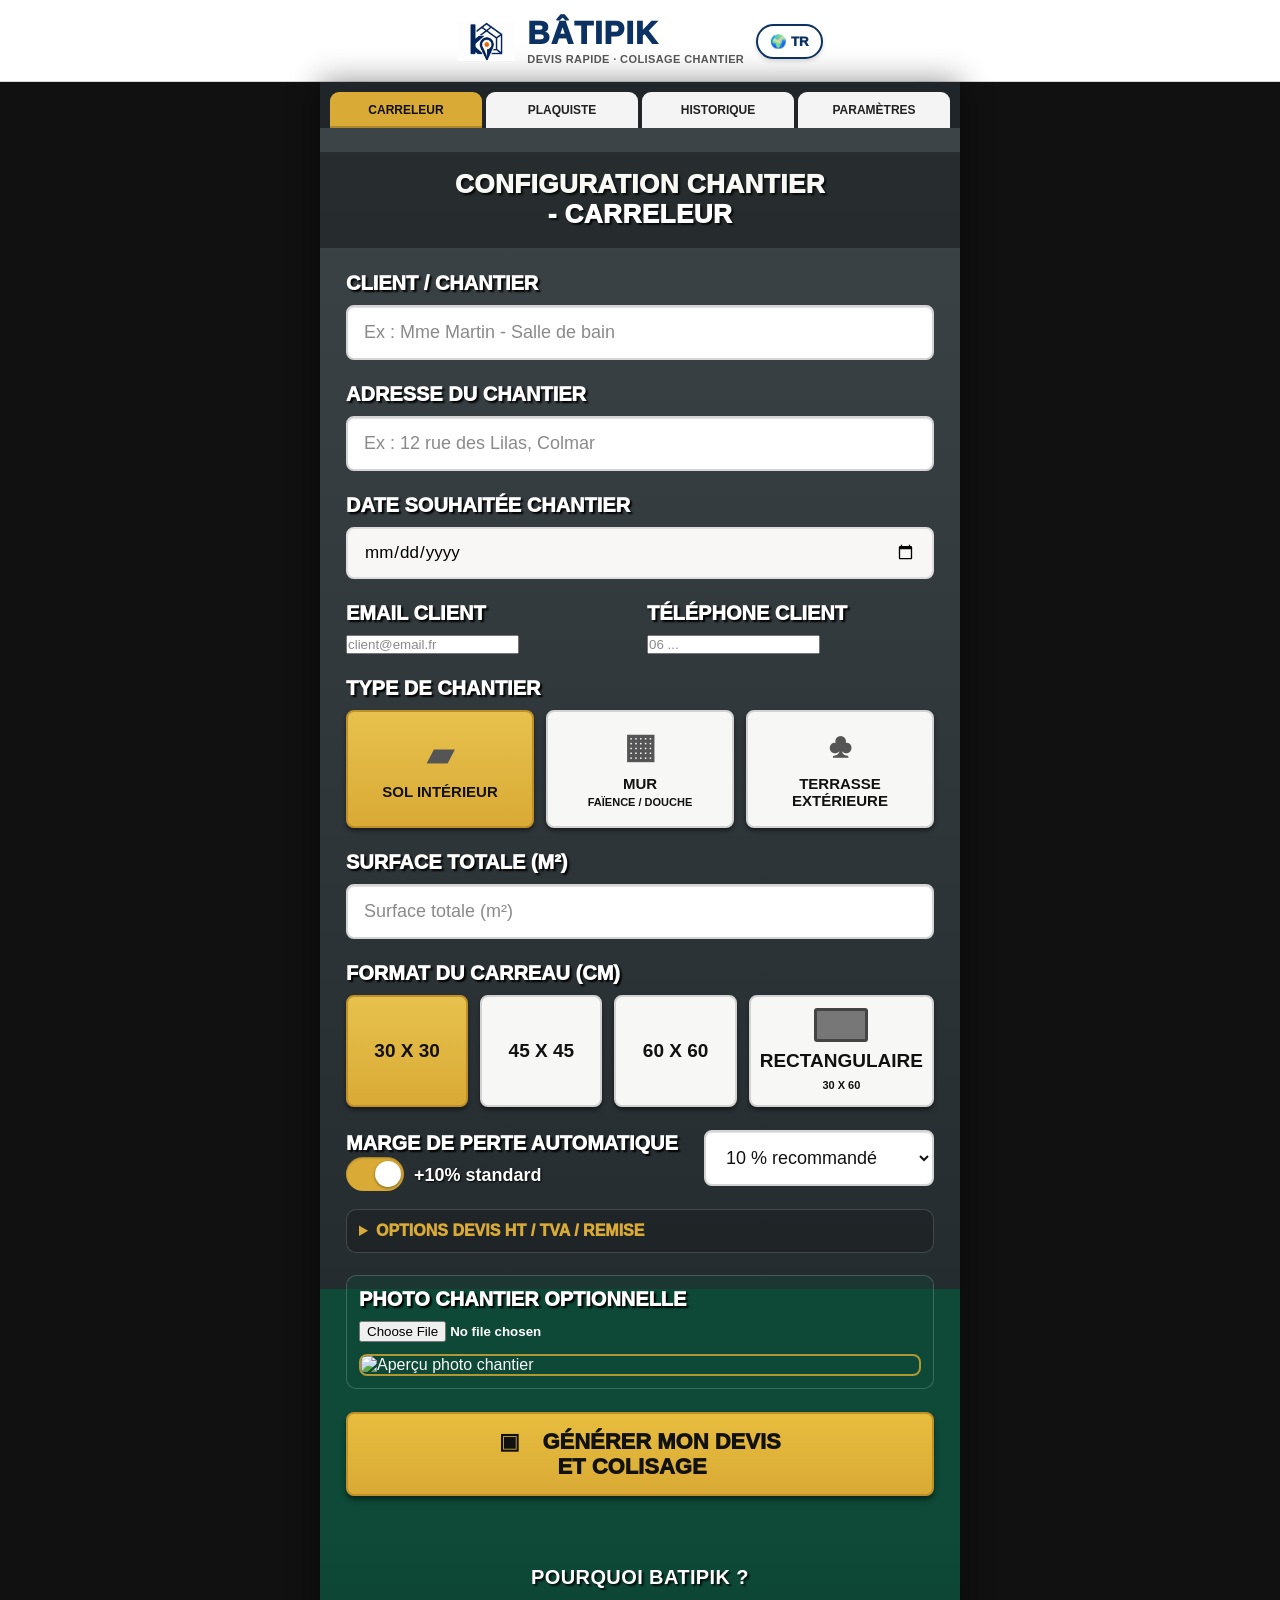
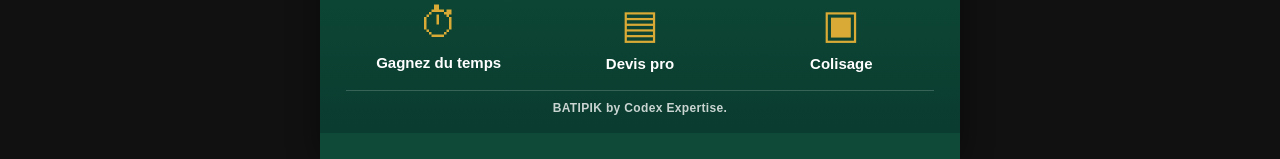
==== app.html @ 0f1830e3 "Add files via upload" ====
<!DOCTYPE html>
<html lang="fr">
<head>
  <meta charset="UTF-8">
  <meta name="viewport" content="width=device-width, initial-scale=1.0">
  <title>BATIPIK - Assistant Terrain</title>
  <link rel="stylesheet" href="style.css">
</head>
<body>
  <header class="app-header">
    <div class="brand-card">
      <img src="logo-batipik.png" alt="Logo BATIPIK" class="brand-logo-img">
      <div>
        <div class="logo">BÂTIPIK</div>
        <div class="tagline" data-i18n="tagline">Devis rapide · Colisage chantier</div>
      </div>
      <button type="button" id="lang-toggle" class="lang-toggle" onclick="toggleLang()" aria-label="Changer la langue">🌍 TR</button>
    </div>
  </header>

  <main>
    <section class="tabs" aria-label="Navigation principale">
      <button type="button" class="tab-btn active" onclick="switchTab(event, 'carreleur')">Carreleur</button>
      <button type="button" class="tab-btn" onclick="switchTab(event, 'plaquiste')">Plaquiste</button>
      <button type="button" class="tab-btn" onclick="switchTab(event, 'historique')">Historique</button>
      <button type="button" class="tab-btn" onclick="switchTab(event, 'parametres')">Paramètres</button>
    </section>

    <section id="pane-carreleur" class="pane active">
      <h1>Configuration chantier<br><span>- Carreleur</span></h1>
      <form id="form-carreleur" onsubmit="calculerCarreleur(event)">
        <div class="form-group compact-fields">
          <label for="client-carrelage" data-i18n="client_chantier">Client / chantier</label>
          <input type="text" id="client-carrelage" data-i18n-placeholder="ph_client_carrelage" placeholder="Ex : Mme Martin - Salle de bain">
        </div>
        <div class="form-group compact-fields">
          <label for="adresse-carrelage" data-i18n="adresse_chantier">Adresse du chantier</label>
          <input type="text" id="adresse-carrelage" data-i18n-placeholder="ph_adresse" placeholder="Ex : 12 rue des Lilas, Colmar">
        </div>
        <div class="form-group compact-fields">
          <label for="date-souhaitee-carrelage" data-i18n="date_souhaitee">Date souhaitée chantier</label>
          <input type="date" id="date-souhaitee-carrelage">
        </div>
        <div class="client-grid">
          <div class="form-group compact-fields">
            <label for="email-carrelage" data-i18n="email_client">Email client</label>
            <input type="email" id="email-carrelage" data-i18n-placeholder="ph_email_client" placeholder="client@email.fr">
          </div>
          <div class="form-group compact-fields">
            <label for="telephone-carrelage" data-i18n="telephone_client">Téléphone client</label>
            <input type="tel" id="telephone-carrelage" data-i18n-placeholder="ph_tel_client" placeholder="06 ...">
          </div>
        </div>

        <div class="form-group">
          <label data-i18n="type_chantier">Type de chantier</label>
          <div class="tile-grid grid-3">
            <label class="tile-radio"><input type="radio" name="type_sol" value="sol_int" checked><span class="tile-icon">▰</span><strong data-i18n="sol_interieur">Sol intérieur</strong></label>
            <label class="tile-radio"><input type="radio" name="type_sol" value="mur_int"><span class="tile-icon">▦</span><strong><span data-i18n="mur">Mur</span><br><small data-i18n="faience_douche">faïence / douche</small></strong></label>
            <label class="tile-radio"><input type="radio" name="type_sol" value="sol_ext"><span class="tile-icon">♣</span><strong data-i18n="terrasse_exterieure">Terrasse extérieure</strong></label>
          </div>
        </div>

        <div class="form-group">
          <label for="surf-carrelage" data-i18n="surface_totale">Surface totale (m²)</label>
          <input type="number" id="surf-carrelage" required min="1" step="0.1" data-i18n-placeholder="surface_totale" placeholder="Surface totale (m²)">
        </div>

        <div class="form-group">
          <label data-i18n="format_carreau">Format du carreau (cm)</label>
          <div class="tile-grid grid-4">
            <label class="tile-radio mini"><input type="radio" name="format_carreau" value="30x30" checked><strong>30 x 30</strong></label>
            <label class="tile-radio mini"><input type="radio" name="format_carreau" value="45x45"><strong>45 x 45</strong></label>
            <label class="tile-radio mini"><input type="radio" name="format_carreau" value="60x60"><strong>60 x 60</strong></label>
            <label class="tile-radio mini"><input type="radio" name="format_carreau" value="rect"><span class="rect-icon"></span><strong><span data-i18n="rectangulaire">Rectangulaire</span><br><small>30 x 60</small></strong></label>
          </div>
        </div>

        <div class="form-group split-line">
          <div>
            <label for="marge-carrelage" data-i18n="marge_perte_auto">Marge de perte automatique</label>
            <span class="switch-look" data-i18n="standard_10">+10% standard</span>
          </div>
          <select id="marge-carrelage">
            <option value="1.10">10 % recommandé</option>
            <option value="1.15">15 % découpes / diagonale</option>
          </select>
        </div>

        <details class="finance-box">
          <summary data-i18n="options_devis">Options devis HT / TVA / remise</summary>
          <div class="form-group"><label for="px-carrelage" data-i18n="prix_pose_global">Prix de vente posé (€ HT / m²)</label><input type="number" id="px-carrelage" min="0" step="0.01"></div>
          <div class="detail-toggle"><label><input type="checkbox" id="mode-detail-carrelage" onchange="togglePrixDetail('carrelage')"> <span data-i18n="mode_detail_prix">Détailler le prix pour le client</span></label></div>
          <div id="detail-prix-carrelage" class="detail-price-box" hidden>
            <div class="form-group"><label for="prix-materiau-carrelage" data-i18n="prix_carrelage_fourni">Carrelage fourni (€ HT / m²)</label><input type="number" id="prix-materiau-carrelage" min="0" step="0.01" value="25"></div>
            <div class="form-group"><label for="prix-pose-carrelage" data-i18n="prix_pose_seule">Pose (€ HT / m²)</label><input type="number" id="prix-pose-carrelage" min="0" step="0.01" value="40"></div>
            <div class="form-group"><label for="prix-conso-carrelage" data-i18n="prix_consommables">Consommables colle / joints (€ HT / m²)</label><input type="number" id="prix-conso-carrelage" min="0" step="0.01" value="10"></div>
          </div>
          <div class="form-group"><label for="tva-carrelage">Taux de TVA applicable</label><select id="tva-carrelage"><option value="0">0 % - Auto-entrepreneur</option><option value="0.10">10 % - Rénovation logement > 2 ans</option><option value="0.20">20 % - Travaux neufs</option></select></div>
          <div class="form-group"><label for="remise-carrelage">Remise commerciale (%)</label><input type="number" id="remise-carrelage" value="0" min="0" max="100" step="0.1"></div>
          <div class="form-group prestations-complementaires-box">
            <label>Prestations complémentaires</label>
            <p class="mini-help">Coche une prestation, puis saisis le montant HT. Aucun prix n’est prédéfini.</p>
            <div class="prestations-suggestions">
              <label><input type="checkbox" value="Préparation chantier" onchange="togglePrestationComplementaire('carrelage', this)"> Préparation chantier</label>
              <label><input type="checkbox" value="Dépose ancien carrelage" onchange="togglePrestationComplementaire('carrelage', this)"> Dépose ancien carrelage</label>
              <label><input type="checkbox" value="Ragréage" onchange="togglePrestationComplementaire('carrelage', this)"> Ragréage</label>
              <label><input type="checkbox" value="Étanchéité SPEC" onchange="togglePrestationComplementaire('carrelage', this)"> Étanchéité SPEC</label>
              <label><input type="checkbox" value="Fourniture plinthes" onchange="togglePrestationComplementaire('carrelage', this)"> Fourniture plinthes</label>
              <label><input type="checkbox" value="Pose plinthes" onchange="togglePrestationComplementaire('carrelage', this)"> Pose plinthes</label>
              <label><input type="checkbox" value="Évacuation gravats" onchange="togglePrestationComplementaire('carrelage', this)"> Évacuation gravats</label>
              <label><input type="checkbox" value="Nettoyage fin de chantier" onchange="togglePrestationComplementaire('carrelage', this)"> Nettoyage fin de chantier</label>
              <label><input type="checkbox" value="Déplacement" onchange="togglePrestationComplementaire('carrelage', this)"> Déplacement</label>
              <label><input type="checkbox" value="Autre prestation" data-custom="1" onchange="togglePrestationComplementaire('carrelage', this)"> Autre prestation</label>
            </div>
            <div id="prestations-montants-carrelage" class="prestations-montants"></div>
          </div>
          <div class="form-group manual-line"><label data-i18n="ligne_manuelle">Ligne manuelle optionnelle</label><input type="text" id="label-sup-carrelage" data-i18n-placeholder="ph_ligne_carrelage" placeholder="Ex : Forfait ragréage ou dépose"><input type="number" id="montant-sup-carrelage" data-i18n-placeholder="ph_montant" placeholder="Montant en € HT" min="0" step="0.01"></div>
        </details>

        <div class="form-group photo-box">
          <label for="photo-carrelage" data-i18n="photo_chantier">Photo chantier optionnelle</label>
          <input type="file" id="photo-carrelage" accept="image/*" onchange="previewPhoto('carrelage')">
          <img id="preview-carrelage" class="photo-preview" alt="Aperçu photo chantier" hidden>
          <button type="button" id="remove-photo-carrelage" class="btn-photo-remove" onclick="removePhoto('carrelage')" hidden data-i18n="supprimer_photo">Supprimer la photo</button>
        </div>

        <button type="submit" class="btn-block"><span>▣</span> <span data-i18n="generer_devis_colisage">Générer mon devis<br>et colisage</span></button>
      </form>
      <section class="why-box"><h2>Pourquoi BATIPIK ?</h2><div class="why-grid"><span>⏱<small>Gagnez du temps</small></span><span>▤<small>Devis pro</small></span><span>▣<small>Colisage</small></span></div><div class="codex-footer-line">BATIPIK by Codex Expertise.</div></section>
    </section>

    <section id="pane-plaquiste" class="pane">
      <h1>Configuration chantier<br><span>- Plaquiste</span></h1>
      <form id="form-plaquiste" onsubmit="calculerPlaquiste(event)">
        <div class="form-group compact-fields"><label for="client-placo" data-i18n="client_chantier">Client / chantier</label><input type="text" id="client-placo" data-i18n-placeholder="ph_client_placo" placeholder="Ex : M. Durand - Cloison bureau"></div>
        <div class="form-group compact-fields"><label for="adresse-placo" data-i18n="adresse_chantier">Adresse du chantier</label><input type="text" id="adresse-placo" data-i18n-placeholder="ph_adresse" placeholder="Ex : 12 rue des Lilas, Colmar"></div>
        <div class="form-group compact-fields"><label for="date-souhaitee-placo" data-i18n="date_souhaitee">Date souhaitée chantier</label><input type="date" id="date-souhaitee-placo"></div>
        <div class="client-grid"><div class="form-group compact-fields"><label for="email-placo" data-i18n="email_client">Email client</label><input type="email" id="email-placo" data-i18n-placeholder="ph_email_client" placeholder="client@email.fr"></div><div class="form-group compact-fields"><label for="telephone-placo" data-i18n="telephone_client">Téléphone client</label><input type="tel" id="telephone-placo" data-i18n-placeholder="ph_tel_client" placeholder="06 ..."></div></div>
        <div class="form-group"><label>Type de structure</label><div class="tile-grid grid-3"><label class="tile-radio"><input type="radio" name="type_placo" value="std" checked><span class="tile-icon">▤</span><strong>BA13 standard</strong></label><label class="tile-radio"><input type="radio" name="type_placo" value="hydro"><span class="tile-icon">≈</span><strong>Hydrofuge<br><small>salle d'eau</small></strong></label><label class="tile-radio"><input type="radio" name="type_placo" value="phoni"><span class="tile-icon">◉</span><strong>Phonique renforcée</strong></label></div></div>
        <div class="form-group"><label for="surf-placo">Surface totale de cloison (m²)</label><input type="number" id="surf-placo" required min="1" step="0.1" placeholder="Surface totale (m²)"></div>
        <div class="form-group split-line"><div><label for="marge-placo">Marge de perte matériaux</label><span class="switch-look">+8% standard</span></div><select id="marge-placo"><option value="1.08">8 % standard</option><option value="1.12">12 % nombreuses découpes</option></select></div>
        <details class="finance-box"><summary data-i18n="options_devis">Options devis HT / TVA / remise</summary><div class="form-group"><label for="px-placo" data-i18n="prix_pose_global">Prix de vente posé (€ HT / m²)</label><input type="number" id="px-placo" min="0" step="0.01"></div>
          <div class="detail-toggle"><label><input type="checkbox" id="mode-detail-placo" onchange="togglePrixDetail('placo')"> <span data-i18n="mode_detail_prix">Détailler le prix pour le client</span></label></div>
          <div id="detail-prix-placo" class="detail-price-box" hidden><div class="form-group"><label for="prix-materiau-placo" data-i18n="prix_materiaux_placo">Matériaux plaques / ossature (€ HT / m²)</label><input type="number" id="prix-materiau-placo" min="0" step="0.01" value="22"></div><div class="form-group"><label for="prix-pose-placo" data-i18n="prix_pose_seule">Pose (€ HT / m²)</label><input type="number" id="prix-pose-placo" min="0" step="0.01" value="28"></div><div class="form-group"><label for="prix-conso-placo" data-i18n="prix_consommables_placo">Consommables vis / enduit (€ HT / m²)</label><input type="number" id="prix-conso-placo" min="0" step="0.01" value="5"></div></div>
          <div class="form-group"><label for="tva-placo">Taux de TVA applicable</label><select id="tva-placo"><option value="0.10">10 % - Rénovation</option><option value="0.20">20 % - Neuf</option></select></div><div class="form-group"><label for="remise-placo">Remise commerciale (%)</label><input type="number" id="remise-placo" value="0" min="0" max="100" step="0.1"></div><div class="form-group prestations-complementaires-box">
            <label>Prestations complémentaires</label>
            <p class="mini-help">Coche une prestation, puis saisis le montant HT. Aucun prix n’est prédéfini.</p>
            <div class="prestations-suggestions">
              <label><input type="checkbox" value="Préparation chantier" onchange="togglePrestationComplementaire('placo', this)"> Préparation chantier</label>
              <label><input type="checkbox" value="Dépose ancien carrelage" onchange="togglePrestationComplementaire('placo', this)"> Dépose ancien carrelage</label>
              <label><input type="checkbox" value="Ragréage" onchange="togglePrestationComplementaire('placo', this)"> Ragréage</label>
              <label><input type="checkbox" value="Étanchéité SPEC" onchange="togglePrestationComplementaire('placo', this)"> Étanchéité SPEC</label>
              <label><input type="checkbox" value="Fourniture plinthes" onchange="togglePrestationComplementaire('placo', this)"> Fourniture plinthes</label>
              <label><input type="checkbox" value="Pose plinthes" onchange="togglePrestationComplementaire('placo', this)"> Pose plinthes</label>
              <label><input type="checkbox" value="Évacuation gravats" onchange="togglePrestationComplementaire('placo', this)"> Évacuation gravats</label>
              <label><input type="checkbox" value="Nettoyage fin de chantier" onchange="togglePrestationComplementaire('placo', this)"> Nettoyage fin de chantier</label>
              <label><input type="checkbox" value="Déplacement" onchange="togglePrestationComplementaire('placo', this)"> Déplacement</label>
              <label><input type="checkbox" value="Autre prestation" data-custom="1" onchange="togglePrestationComplementaire('placo', this)"> Autre prestation</label>
            </div>
            <div id="prestations-montants-placo" class="prestations-montants"></div>
          </div>
          <div class="form-group manual-line"><label data-i18n="ligne_manuelle">Ligne manuelle optionnelle</label><input type="text" id="label-sup-placo" data-i18n-placeholder="ph_ligne_placo" placeholder="Ex : Forfait isolation laine de verre"><input type="number" id="montant-sup-placo" data-i18n-placeholder="ph_montant" placeholder="Montant en € HT" min="0" step="0.01"></div></details>
        <div class="form-group photo-box"><label for="photo-placo" data-i18n="photo_chantier">Photo chantier optionnelle</label><input type="file" id="photo-placo" accept="image/*" onchange="previewPhoto('placo')"><img id="preview-placo" class="photo-preview" alt="Aperçu photo chantier" hidden><button type="button" id="remove-photo-placo" class="btn-photo-remove" onclick="removePhoto('placo')" hidden data-i18n="supprimer_photo">Supprimer la photo</button></div>
        <button type="submit" class="btn-block"><span>▣</span> <span data-i18n="generer_devis_colisage">Générer mon devis<br>et colisage</span></button>
      </form>
      <section class="why-box"><h2>Pourquoi BATIPIK ?</h2><div class="why-grid"><span>⏱<small>Gagnez du temps</small></span><span>▤<small>Devis pro</small></span><span>▣<small>Colisage</small></span></div><div class="codex-footer-line">BATIPIK by Codex Expertise.</div></section>
    </section>

    <section id="pane-historique" class="pane">
      <h1>Historique<br><span>- Chantiers locaux</span></h1>
      <div class="action-row"><button type="button" class="btn-secondary" onclick="exporterCSV()">Exporter CSV Excel</button><button type="button" class="btn-secondary ghost" onclick="viderHistorique()">Vider</button></div>
      <div id="historique-liste">Aucun chantier en mémoire pour l’instant.</div>
    </section>

    <section id="pane-parametres" class="pane">
      <h1>Paramètres<br><span>- Artisan & tarifs</span></h1>
      <form onsubmit="sauverParametres(event)">
        <h2>Identité artisan / devis PDF</h2>
        <div class="form-group"><label for="artisan-nom">🏢 Nom entreprise</label><input type="text" id="artisan-nom" placeholder="Ex : DEMIR CARRELAGE"></div>
        <div class="form-group"><label for="artisan-contact">📞 Téléphone / Email</label><input type="text" id="artisan-contact" placeholder="Ex : 06 xx xx xx xx / contact@demir.fr"></div>
        <div class="form-group"><label for="artisan-siret">📍 Adresse / SIRET</label><input type="text" id="artisan-siret" placeholder="Ex : 12 rue des Lilas, 68000 Colmar - SIRET ..."></div>
        <div class="form-group logo-settings-box">
          <label for="artisan-logo">🖼️ Logo entreprise</label>
          <input type="file" id="artisan-logo" accept="image/png,image/jpeg,image/jpg" hidden onchange="choisirLogoArtisan(event)">
          <button type="button" class="btn-logo-choice" onclick="document.getElementById('artisan-logo').click()">Choisir un logo</button>
          <p id="artisan-logo-empty" class="logo-help">PNG, JPG ou JPEG — stocké localement sur cet appareil.</p>
          <img id="artisan-logo-preview" class="artisan-logo-preview" alt="Logo entreprise" hidden>
          <button type="button" id="artisan-logo-remove" class="btn-photo-remove" onclick="supprimerLogoArtisan()" hidden>Supprimer le logo</button>
        </div>

        <h2>Numérotation des devis</h2>
        <section class="quote-number-box" aria-label="Numérotation des devis">
          <p class="settings-note compact-note">Adapte BATIPIK à ta propre numérotation. Le numéro s’incrémente automatiquement après chaque devis généré.</p>
          <div class="quote-number-grid">
            <div class="form-group">
              <label for="devis-prefixe">Texte avant le numéro</label>
              <input type="text" id="devis-prefixe" placeholder="Ex : 06/26- ou DEV-2026-">
            </div>
            <div class="form-group">
              <label for="devis-prochain-numero">Prochain numéro</label>
              <input type="number" id="devis-prochain-numero" min="1" step="1" placeholder="Ex : 245">
            </div>
            <div class="form-group">
              <label for="devis-nb-chiffres">Nombre de chiffres</label>
              <input type="number" id="devis-nb-chiffres" min="1" max="8" step="1" placeholder="Ex : 4">
            </div>
            <div class="form-group">
              <label for="devis-suffixe">Texte après le numéro</label>
              <input type="text" id="devis-suffixe" placeholder="Ex : -06/26">
            </div>
          </div>
          <div class="quote-preview">
            <span>Aperçu prochain devis</span>
            <strong id="apercu-numero-devis">2026-0001</strong>
          </div>
          <p class="settings-note compact-note">Exemples possibles : <strong>06/26-0001</strong>, <strong>DEV-2026-0022</strong>, <strong>0245-06/26</strong>.</p>
        </section>

        <h2>Bibliothèque de prix</h2>
        <div class="settings-price-sections">
          <section class="settings-price-card settings-price-card-carreleur" aria-label="Tarifs carreleur">
            <div class="settings-card-header">
              <span class="settings-card-icon">▣</span>
              <div>
                <h3>Carreleur</h3>
                <p>Prix posé et détail matériaux / pose</p>
              </div>
            </div>
            <div class="form-group settings-main-price">
              <label for="prix-carrelage-defaut">Prix posé par défaut (€ HT / m²)</label>
              <input type="number" id="prix-carrelage-defaut" min="0" step="0.01">
            </div>
            <div class="settings-subtitle compact">Prix détaillé par défaut</div>
            <div class="settings-grid">
              <div class="form-group"><label for="prix-carrelage-materiau-defaut">Carrelage fourni (€ HT / m²)</label><input type="number" id="prix-carrelage-materiau-defaut" min="0" step="0.01"></div>
              <div class="form-group"><label for="prix-carrelage-pose-defaut">Pose carrelage (€ HT / m²)</label><input type="number" id="prix-carrelage-pose-defaut" min="0" step="0.01"></div>
              <div class="form-group"><label for="prix-carrelage-conso-defaut">Consommables colle / joints (€ HT / m²)</label><input type="number" id="prix-carrelage-conso-defaut" min="0" step="0.01"></div>
            </div>
          </section>

          <section class="settings-price-card settings-price-card-plaquiste" aria-label="Tarifs plaquiste">
            <div class="settings-card-header">
              <span class="settings-card-icon">▥</span>
              <div>
                <h3>Plaquiste</h3>
                <p>Prix posé et détail matériaux / pose</p>
              </div>
            </div>
            <div class="form-group settings-main-price">
              <label for="prix-placo-defaut">Prix posé par défaut (€ HT / m²)</label>
              <input type="number" id="prix-placo-defaut" min="0" step="0.01">
            </div>
            <div class="settings-subtitle compact">Prix détaillé par défaut</div>
            <div class="settings-grid">
              <div class="form-group"><label for="prix-placo-materiau-defaut">Matériaux plaques / ossature (€ HT / m²)</label><input type="number" id="prix-placo-materiau-defaut" min="0" step="0.01"></div>
              <div class="form-group"><label for="prix-placo-pose-defaut">Pose plaquiste (€ HT / m²)</label><input type="number" id="prix-placo-pose-defaut" min="0" step="0.01"></div>
              <div class="form-group"><label for="prix-placo-conso-defaut">Consommables vis / enduit (€ HT / m²)</label><input type="number" id="prix-placo-conso-defaut" min="0" step="0.01"></div>
            </div>
          </section>
        </div>
        <p class="settings-note">Le détail matériaux / pose reste une option activable chantier par chantier. Le devis client reste toujours généré en français, même si l’interface est en turc.</p>
        <button type="submit" class="btn-block" data-i18n="enregistrer_parametres">Enregistrer les paramètres</button>
      </form>
    </section>

    <div id="result-modal" class="modal" role="dialog" aria-modal="true" aria-label="Résultat du devis">
      <div class="modal-content">
        <button type="button" class="close-modal" onclick="closeModal()" aria-label="Fermer">&times;</button>
        <div id="modal-body-content"></div>
      </div>
    </div>
  </main>
  <script src="app.js"></script>

</body>
</html>
---- style.css ----
:root {
  --blue: #0b3263;
  --dark: #2e3437;
  --dark-2: #202529;
  --green: #0e4a37;
  --green-2: #0a3c2f;
  --gold: #d9aa35;
  --gold-2: #bf9028;
  --white: #f8f8f4;
  --text: #111;
  --muted: #636363;
}
* { box-sizing: border-box; margin: 0; padding: 0; font-family: 'Segoe UI', Arial, sans-serif; }
body { min-height: 100vh; background: #111; color: var(--white); }
.app-header { background: #fff; padding: 18px 14px 16px; border-bottom: 1px solid #d7d7d7; }
.brand-card { max-width: 640px; margin: 0 auto; display: flex; justify-content: center; align-items: center; gap: 12px; color: var(--blue); }
.brand-logo-img { width: 58px; height: auto; display: block; object-fit: contain; }
.logo { font-size: 31px; line-height: 1; font-weight: 950; letter-spacing: 1px; color: var(--blue); }
.tagline { margin-top: 4px; font-size: 11px; color: #555; font-weight: 700; text-transform: uppercase; letter-spacing: .4px; }
main { max-width: 640px; margin: 0 auto; background: linear-gradient(180deg, #3d4549 0%, #252c2f 72%, var(--green) 72%); min-height: calc(100vh - 78px); padding-bottom: 26px; box-shadow: 0 0 30px rgba(0,0,0,.45); }
.tabs { display: flex; gap: 4px; padding: 10px 10px 0; background: var(--dark-2); }
.tab-btn { flex: 1; border: 0; border-radius: 9px 9px 0 0; padding: 11px 5px; font-weight: 900; font-size: 12px; background: #f4f4f4; color: #222; cursor: pointer; text-transform: uppercase; }
.tab-btn.active { background: var(--gold); color: #101010; box-shadow: inset 0 -2px 0 rgba(0,0,0,.2); }
.pane { display: none; padding: 24px 26px 0; }
.pane.active { display: block; }
h1 { margin: 0 -26px 24px; padding: 18px 16px; background: rgba(0,0,0,.34); text-align: center; text-transform: uppercase; font-size: 26px; line-height: 1.15; font-weight: 950; letter-spacing: .5px; text-shadow: 2px 2px 2px rgba(0,0,0,.8); }
h1 span { color: #fff; }
h2 { margin: 18px 0 12px; color: #fff; font-size: 20px; text-transform: uppercase; text-shadow: 2px 2px 2px rgba(0,0,0,.8); letter-spacing: .4px; }
.form-group { margin-bottom: 23px; }
.form-group > label, .split-line label { display: block; margin-bottom: 10px; color: #fff; font-size: 20px; font-weight: 950; text-transform: uppercase; text-shadow: 2px 2px 2px #000; }
input[type='number'], input[type='text'], select { width: 100%; border: 2px solid #d4d4d4; border-radius: 8px; background: #fff; color: #111; padding: 15px 16px; font-size: 18px; box-shadow: inset 0 1px 1px rgba(0,0,0,.12); }
input::placeholder { color: #8a8a8a; }
input:focus, select:focus { outline: 3px solid rgba(217,170,53,.35); border-color: var(--gold); }
.tile-grid { display: grid; gap: 12px; }
.grid-3 { grid-template-columns: repeat(3, 1fr); }
.grid-4 { grid-template-columns: repeat(4, 1fr); }
.tile-radio { min-height: 118px; background: #f7f7f5; color: #111; border: 2px solid #d2d2d2; border-radius: 8px; display: flex; flex-direction: column; justify-content: center; align-items: center; text-align: center; padding: 9px; font-size: 15px; font-weight: 950; text-transform: uppercase; cursor: pointer; box-shadow: 0 3px 4px rgba(0,0,0,.45); }
.tile-radio.mini { min-height: 112px; font-size: 19px; }
.tile-radio input { position: absolute; opacity: 0; pointer-events: none; }
.tile-radio:has(input:checked) { background: linear-gradient(180deg, #e7c14d, var(--gold)); border-color: var(--gold-2); }
.tile-icon { display: block; color: #555; font-size: 34px; line-height: 1; margin-bottom: 12px; }
.tile-radio small { font-size: 11px; line-height: 1.05; }
.rect-icon { display: block; width: 54px; height: 34px; border: 3px solid #444; background: #777; margin-bottom: 8px; border-radius: 3px; }
.split-line { display: grid; grid-template-columns: 1fr minmax(160px, 230px); gap: 14px; align-items: end; }
.switch-look { position: relative; display: inline-block; padding-left: 68px; color: #fff; font-size: 18px; font-weight: 700; text-shadow: 1px 1px 2px #000; }
.switch-look::before { content: ''; position: absolute; left: 0; top: -8px; width: 58px; height: 34px; border-radius: 999px; background: var(--gold); box-shadow: inset 0 1px 2px rgba(0,0,0,.3); }
.switch-look::after { content: ''; position: absolute; left: 29px; top: -4px; width: 26px; height: 26px; border-radius: 999px; background: #fff; box-shadow: 0 1px 3px rgba(0,0,0,.45); }
.finance-box { margin: 10px 0 22px; border: 1px solid rgba(255,255,255,.16); border-radius: 10px; background: rgba(0,0,0,.18); padding: 12px; }
.finance-box summary { cursor: pointer; color: var(--gold); font-weight: 950; text-transform: uppercase; }
.finance-box .form-group { margin-top: 14px; margin-bottom: 14px; }
.finance-box label { font-size: 13px; text-shadow: none; color: #f1f1f1; }
.manual-line { background: rgba(14,74,55,.45); padding: 12px; border-radius: 8px; }
.manual-line input + input { margin-top: 8px; }
.btn-block { width: 100%; min-height: 80px; background: linear-gradient(180deg, #e7bd3e, var(--gold)); color: #111; border: 2px solid var(--gold-2); border-radius: 8px; padding: 15px; font-size: 22px; line-height: 1.15; font-weight: 950; text-transform: uppercase; cursor: pointer; box-shadow: 0 4px 5px rgba(0,0,0,.45); }
.btn-block span { margin-right: 16px; }
.btn-secondary { background: #fff; color: #111; border: 1px solid #ccc; border-radius: 8px; padding: 12px 14px; font-weight: 900; cursor: pointer; }
.btn-secondary.ghost { background: transparent; color: #fff; border-color: rgba(255,255,255,.4); }
.btn-mini { margin-top: 10px; background: var(--gold); border: 0; border-radius: 6px; padding: 8px 10px; font-weight: 900; cursor: pointer; }
.action-row { display: grid; grid-template-columns: 1fr 110px; gap: 10px; margin-bottom: 14px; }
.why-box { margin: 40px -26px 0; padding: 30px 26px 18px; background: linear-gradient(180deg, var(--green), var(--green-2)); text-align: center; }
.why-box h2 { margin-top: 0; }
.why-grid { display: grid; grid-template-columns: repeat(3, 1fr); gap: 16px; color: var(--gold); font-size: 40px; }
.why-grid small { display: block; margin-top: 8px; color: #fff; font-size: 15px; font-weight: 700; text-shadow: none; }
.modal { display: none; position: fixed; z-index: 100; inset: 0; overflow-y: auto; background: rgba(0,0,0,.82); padding: 22px 0; }
.modal-content { width: min(92%, 560px); margin: auto; background: #30383b; border: 2px solid var(--gold); border-radius: 12px; padding: 22px; position: relative; box-shadow: 0 12px 35px rgba(0,0,0,.6); }
.close-modal { position: absolute; top: 8px; right: 13px; background: none; border: 0; color: #fff; font-size: 32px; cursor: pointer; }
.modal-subtitle { color: #ddd; margin-bottom: 12px; }
.warning-note { color: var(--gold); font-weight: 700; margin-bottom: 8px; }
.res-section { background: rgba(0,0,0,.28); border-radius: 9px; padding: 14px; margin-top: 14px; }
.res-section h3 { color: var(--gold); text-transform: uppercase; margin-bottom: 10px; }
.res-line { display: flex; justify-content: space-between; gap: 12px; padding: 8px 0; border-bottom: 1px dashed rgba(255,255,255,.25); }
.res-line span:last-child, .res-line strong { text-align: right; white-space: nowrap; }
.total-ht { font-weight: 900; border-top: 1px solid rgba(255,255,255,.25); margin-top: 7px; }
.total-devis { display: flex; justify-content: space-between; gap: 12px; margin-top: 10px; padding-top: 12px; border-top: 3px solid var(--gold); color: var(--gold); font-size: 22px; font-weight: 950; text-transform: uppercase; }
.modal-actions { display: grid; gap: 10px; margin-top: 15px; }
.hist-card { background: rgba(255,255,255,.95); color: #111; border-left: 6px solid var(--gold); border-radius: 8px; padding: 13px; margin-bottom: 12px; box-shadow: 0 3px 6px rgba(0,0,0,.25); }
.hist-header { display: flex; justify-content: space-between; gap: 10px; color: var(--blue); font-weight: 950; margin-bottom: 6px; }
.hist-details { color: #333; line-height: 1.45; font-size: 14px; }
@media (max-width: 560px) {
  .logo { font-size: 28px; }
  main { max-width: 100%; }
  .pane { padding: 20px 16px 0; }
  h1 { margin-left: -16px; margin-right: -16px; font-size: 23px; }
  .grid-3 { grid-template-columns: repeat(3, 1fr); }
  .grid-4 { grid-template-columns: repeat(4, 1fr); gap: 8px; }
  .tile-radio { min-height: 106px; font-size: 12px; padding: 7px 4px; }
  .tile-radio.mini { min-height: 98px; font-size: 17px; }
  .tile-icon { font-size: 28px; }
  .form-group > label, .split-line label { font-size: 19px; }
  .split-line { grid-template-columns: 1fr; }
  .btn-block { font-size: 19px; }
  .why-box { margin-left: -16px; margin-right: -16px; }
  .tabs { overflow-x: auto; }
  .tab-btn { min-width: 88px; font-size: 11px; }
  .res-line, .total-devis { align-items: flex-start; flex-direction: column; }
  .res-line span:last-child, .res-line strong { text-align: left; white-space: normal; }
}
@media print { body { background: #fff; } .tabs, .btn-block, .btn-secondary, .close-modal { display: none !important; } }

.hist-actions {
  display: flex;
  gap: 8px;
  flex-wrap: wrap;
  margin-top: 10px;
}
.btn-mini.ghost {
  background: #e9e9e2;
  color: #173d2f;
}

.lang-toggle {
  border: 2px solid var(--blue);
  background: #fff;
  color: var(--blue);
  border-radius: 999px;
  padding: 8px 12px;
  font-weight: 950;
  cursor: pointer;
  box-shadow: 0 2px 4px rgba(0,0,0,.15);
}
.detail-toggle {
  margin: 10px 0 12px;
  padding: 12px;
  border-radius: 8px;
  background: rgba(217,170,53,.15);
  color: #fff;
  font-weight: 900;
}
.detail-toggle input { transform: scale(1.2); margin-right: 8px; }
.detail-price-box {
  padding: 12px;
  border: 1px dashed rgba(217,170,53,.65);
  border-radius: 10px;
  background: rgba(0,0,0,.18);
  margin-bottom: 12px;
}
.photo-box {
  background: rgba(14,74,55,.36);
  border: 1px solid rgba(255,255,255,.18);
  border-radius: 10px;
  padding: 12px;
}
.photo-box input[type='file'] {
  width: 100%;
  color: #fff;
  font-weight: 700;
}
.btn-photo-remove {
  margin-top: 10px;
  width: 100%;
  border: 1px solid rgba(255,255,255,.22);
  background: rgba(0,0,0,.26);
  color: #fff;
  border-radius: 8px;
  padding: 10px 12px;
  font-weight: 900;
  cursor: pointer;
}
.btn-photo-remove:hover {
  border-color: rgba(217,170,53,.85);
  color: #e4bd52;
}
.photo-preview, .modal-photo {
  display: block;
  width: 100%;
  max-height: 240px;
  object-fit: cover;
  border-radius: 8px;
  margin-top: 12px;
  border: 2px solid rgba(217,170,53,.8);
}
.settings-note {
  margin: 10px 0 18px;
  color: #f1f1f1;
  line-height: 1.45;
  background: rgba(0,0,0,.18);
  padding: 12px;
  border-radius: 8px;
}
@media (max-width: 560px) {
  .brand-card { justify-content: space-between; }
  .lang-toggle { padding: 7px 10px; font-size: 12px; }
}


.settings-subtitle {
  margin: 22px 0 10px;
  color: #d7a93d;
  font-weight: 900;
  text-transform: uppercase;
  letter-spacing: .4px;
  text-shadow: 2px 2px 0 #000;
}
.settings-grid {
  display: grid;
  grid-template-columns: 1fr;
  gap: 10px;
}
@media (min-width: 760px) {
  .settings-grid { grid-template-columns: repeat(3, 1fr); }
}

/* Ajustement V3.3 — alignement propre des champs de prix détaillés dans Paramètres */
.settings-grid {
  align-items: stretch;
  column-gap: 14px;
  row-gap: 16px;
}

.settings-grid .form-group {
  display: flex;
  flex-direction: column;
  height: 100%;
  margin-bottom: 0;
}

.settings-grid .form-group label {
  min-height: 82px;
  display: flex;
  align-items: flex-start;
  line-height: 1.25;
}

.settings-grid .form-group input {
  margin-top: auto;
  width: 100%;
}

@media (max-width: 759px) {
  .settings-grid .form-group label {
    min-height: auto;
  }
  .settings-grid .form-group {
    margin-bottom: 12px;
  }
}

/* V3.4 — champs client email/téléphone alignés */
.client-grid {
  display: grid;
  grid-template-columns: 1fr;
  gap: 0;
}
@media (min-width: 700px) {
  .client-grid {
    grid-template-columns: 1fr 1fr;
    gap: 14px;
    align-items: end;
  }
  .client-grid .form-group {
    margin-bottom: 23px;
  }
}

.logo-settings-box {
  background: rgba(0,0,0,.18);
  border: 1px solid rgba(255,255,255,.16);
  border-radius: 10px;
  padding: 14px;
}
.btn-logo-choice {
  width: 100%;
  border: 2px solid var(--gold-2);
  background: linear-gradient(180deg, #fff, #ececec);
  color: #111;
  border-radius: 8px;
  padding: 13px 14px;
  font-size: 18px;
  font-weight: 950;
  text-transform: uppercase;
  cursor: pointer;
}
.logo-help {
  margin-top: 10px;
  color: #f1f1f1;
  font-size: 14px;
  line-height: 1.35;
}
.artisan-logo-preview {
  display: block;
  max-width: 210px;
  max-height: 120px;
  object-fit: contain;
  margin: 14px auto 0;
  padding: 10px;
  background: #fff;
  border: 2px solid rgba(217,170,53,.85);
  border-radius: 10px;
}

/* V3.8 — séparation visuelle claire Carreleur / Plaquiste dans Paramètres */
.settings-price-sections {
  display: grid;
  grid-template-columns: 1fr;
  gap: 18px;
  margin-top: 10px;
}

.settings-price-card {
  border: 1px solid rgba(223, 177, 91, 0.45);
  border-radius: 14px;
  padding: 16px;
  background: rgba(18, 24, 20, 0.72);
  box-shadow: 0 10px 22px rgba(0,0,0,0.25);
}

.settings-price-card-carreleur {
  border-left: 6px solid #dfb15b;
}

.settings-price-card-plaquiste {
  border-left: 6px solid #1f5138;
  background: rgba(31, 81, 56, 0.42);
}

.settings-card-header {
  display: flex;
  align-items: center;
  gap: 12px;
  margin-bottom: 14px;
  padding-bottom: 10px;
  border-bottom: 1px solid rgba(255,255,255,0.12);
}

.settings-card-icon {
  width: 44px;
  height: 44px;
  min-width: 44px;
  border-radius: 10px;
  display: grid;
  place-items: center;
  background: linear-gradient(180deg, #e6c35c, #cfa33a);
  color: #151515;
  font-weight: 900;
  font-size: 24px;
  box-shadow: 0 4px 0 rgba(0,0,0,0.30);
}

.settings-card-header h3 {
  margin: 0;
  color: #fff;
  font-size: 23px;
  line-height: 1;
  text-transform: uppercase;
  text-shadow: 2px 2px 0 #000;
}

.settings-card-header p {
  margin: 4px 0 0;
  color: rgba(255,255,255,0.78);
  font-size: 14px;
  line-height: 1.3;
}

.settings-main-price {
  margin-bottom: 16px;
}

.settings-main-price label {
  color: #fff;
  text-transform: uppercase;
  text-shadow: 2px 2px 0 #000;
}

.settings-subtitle.compact {
  margin: 8px 0 12px;
  padding-top: 2px;
}

.settings-price-card .settings-grid .form-group label {
  min-height: 74px;
}

@media (max-width: 759px) {
  .settings-price-card {
    padding: 14px;
  }
  .settings-card-header h3 {
    font-size: 20px;
  }
  .settings-price-card .settings-grid .form-group label {
    min-height: auto;
  }
}


/* V3.10 — signature intégrée dans la bande verte, sans hauteur hors app */
.codex-footer-line {
  margin-top: 18px;
  padding-top: 10px;
  border-top: 1px solid rgba(255,255,255,.18);
  color: rgba(255,255,255,.78);
  font-size: 12px;
  font-weight: 700;
  letter-spacing: .35px;
  text-align: center;
}

@media (max-width: 560px) {
  .brand-logo-img { width: 52px; }
  .codex-footer-line { font-size: 11px; margin-top: 14px; }
}

.hist-status-row { display: flex; align-items: center; justify-content: space-between; gap: 10px; margin: 8px 0; flex-wrap: wrap; }
.status-badge { display: inline-flex; align-items: center; border-radius: 999px; padding: 5px 10px; font-size: 12px; font-weight: 900; color: #111; }
.status-envoye { background: #d9edf7; color: #0d3565; }
.status-attente { background: #f4d35e; color: #1f1f1f; }
.status-accepte { background: #c8e6c9; color: #173d2f; }
.status-termine { background: #d6d6d6; color: #333; }
.status-select { width: auto; min-width: 170px; padding: 7px 10px; font-size: 13px; border-radius: 8px; border: 1px solid #bbb; background: #fff; color: #111; }
input[type="date"] { width: 100%; padding: 13px 16px; border-radius: 8px; border: 2px solid #ddd; background: #f8f7f6; font-size: 17px; }


.prestations-complementaires-box {
  background: rgba(217, 170, 53, 0.08);
  border: 1px solid rgba(217, 170, 53, 0.25);
  border-radius: 10px;
  padding: 14px;
}
.mini-help {
  color: #d9d1c3;
  font-size: 10pt;
  margin: -2px 0 10px;
  line-height: 1.35;
}
.prestations-suggestions {
  display: grid;
  grid-template-columns: 1fr 1fr;
  gap: 8px;
  margin-bottom: 12px;
}
.prestations-suggestions label {
  display: flex;
  align-items: center;
  gap: 8px;
  background: rgba(255,255,255,0.06);
  border: 1px solid rgba(255,255,255,0.12);
  border-radius: 8px;
  padding: 10px;
  font-size: 10pt;
  cursor: pointer;
}
.prestations-suggestions input {
  width: 17px;
  height: 17px;
  accent-color: var(--gold);
}
.prestations-montants {
  display: grid;
  gap: 8px;
}
.prestation-row {
  display: grid;
  grid-template-columns: minmax(0, 1fr) 190px;
  gap: 10px;
  align-items: center;
  background: rgba(14, 74, 55, 0.42);
  border: 1px solid rgba(217, 170, 53, 0.22);
  border-radius: 8px;
  padding: 10px;
}
.prestation-label-zone strong {
  display: block;
  color: #fff;
  font-size: 10.5pt;
}
.prestation-custom-label,
.prestation-montant {
  width: 100%;
}
.prestation-amount-zone {
  display: grid;
  grid-template-columns: 1fr 38px;
  gap: 8px;
  align-items: center;
}
.prestation-remove {
  height: 38px;
  border: 0;
  border-radius: 7px;
  background: #7a2f27;
  color: #fff;
  font-size: 18pt;
  font-weight: 900;
  line-height: 1;
  cursor: pointer;
}
@media (max-width: 640px) {
  .prestations-suggestions { grid-template-columns: 1fr; }
  .prestation-row { grid-template-columns: 1fr; }
  .prestation-amount-zone { grid-template-columns: 1fr 42px; }
}


/* Numérotation personnalisée des devis */
.quote-number-box {
  background: rgba(19, 58, 43, 0.42);
  border: 1px solid rgba(223, 177, 91, 0.28);
  border-radius: 18px;
  padding: 16px;
  margin: 12px 0 22px;
}

.quote-number-grid {
  display: grid;
  grid-template-columns: repeat(2, minmax(0, 1fr));
  gap: 12px;
  align-items: end;
}

.quote-preview {
  display: flex;
  justify-content: space-between;
  align-items: center;
  gap: 12px;
  margin-top: 10px;
  padding: 12px 14px;
  border-radius: 14px;
  background: rgba(6, 22, 44, 0.65);
  border: 1px dashed rgba(223, 177, 91, 0.45);
}

.quote-preview span {
  color: #cbd5e0;
  font-size: 0.9rem;
}

.quote-preview strong {
  color: #dfb15b;
  font-size: 1.05rem;
  letter-spacing: 0.03em;
  text-align: right;
}

.compact-note {
  margin: 6px 0 12px;
}

@media (max-width: 640px) {
  .quote-number-grid {
    grid-template-columns: 1fr;
  }

  .quote-preview {
    align-items: flex-start;
    flex-direction: column;
  }
}
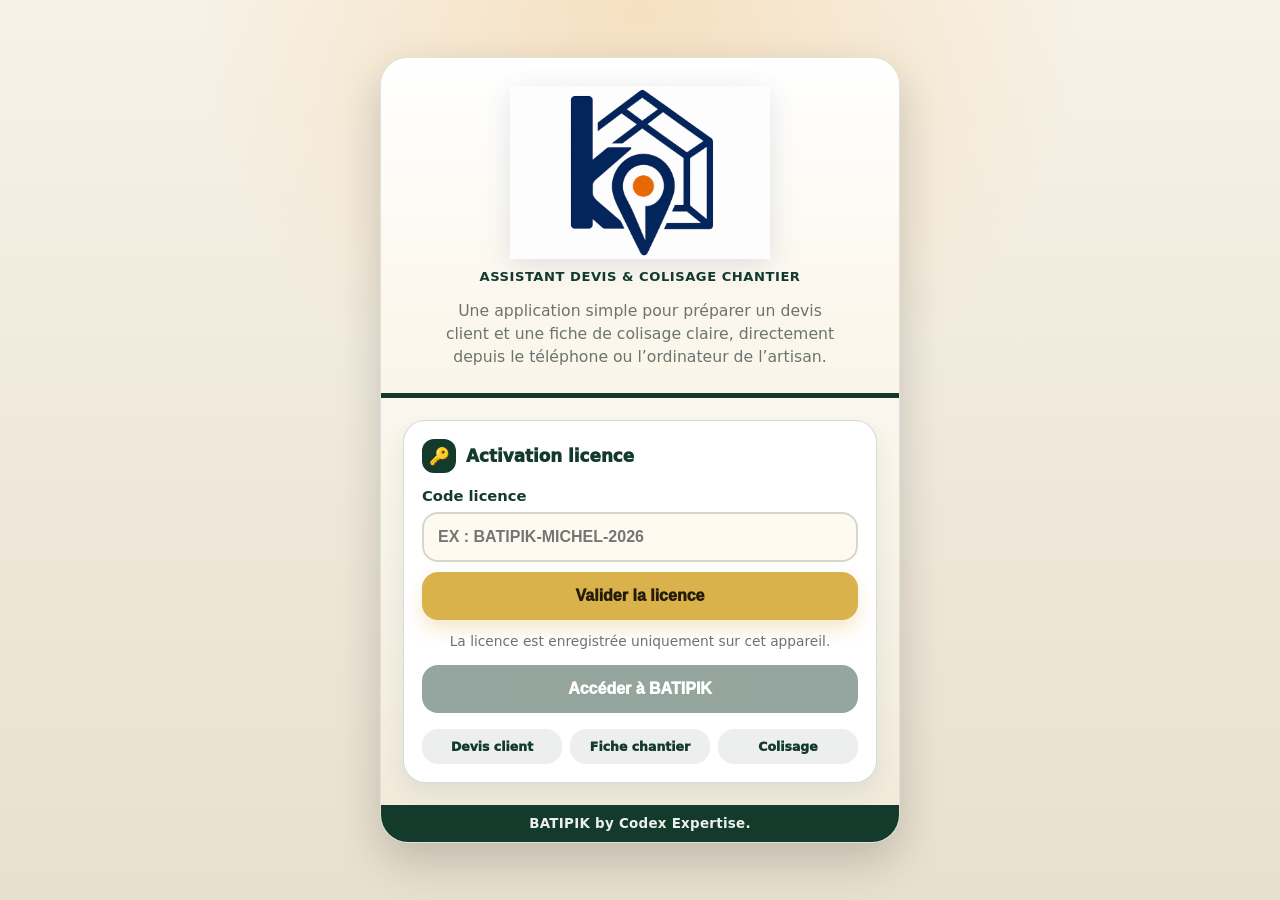
==== commit a10af227: "Update app.html" ====
--- a/app.html
+++ b/app.html
@@ -14,7 +14,10 @@
         <div class="logo">BÂTIPIK</div>
         <div class="tagline" data-i18n="tagline">Devis rapide · Colisage chantier</div>
       </div>
-      <button type="button" id="lang-toggle" class="lang-toggle" onclick="toggleLang()" aria-label="Changer la langue">🌍 TR</button>
+      <div class="header-actions">
+  <button type="button" id="lang-toggle" class="lang-toggle" onclick="toggleLang()" aria-label="Changer la langue">🌍 TR</button>
+  <button type="button" class="exit-btn" onclick="quitterBatipik()">Quitter BATIPIK</button>
+</div>
     </div>
   </header>
 
@@ -143,7 +146,7 @@
         <details class="finance-box"><summary data-i18n="options_devis">Options devis HT / TVA / remise</summary><div class="form-group"><label for="px-placo" data-i18n="prix_pose_global">Prix de vente posé (€ HT / m²)</label><input type="number" id="px-placo" min="0" step="0.01"></div>
           <div class="detail-toggle"><label><input type="checkbox" id="mode-detail-placo" onchange="togglePrixDetail('placo')"> <span data-i18n="mode_detail_prix">Détailler le prix pour le client</span></label></div>
           <div id="detail-prix-placo" class="detail-price-box" hidden><div class="form-group"><label for="prix-materiau-placo" data-i18n="prix_materiaux_placo">Matériaux plaques / ossature (€ HT / m²)</label><input type="number" id="prix-materiau-placo" min="0" step="0.01" value="22"></div><div class="form-group"><label for="prix-pose-placo" data-i18n="prix_pose_seule">Pose (€ HT / m²)</label><input type="number" id="prix-pose-placo" min="0" step="0.01" value="28"></div><div class="form-group"><label for="prix-conso-placo" data-i18n="prix_consommables_placo">Consommables vis / enduit (€ HT / m²)</label><input type="number" id="prix-conso-placo" min="0" step="0.01" value="5"></div></div>
-          <div class="form-group"><label for="tva-placo">Taux de TVA applicable</label><select id="tva-placo"><option value="0.10">10 % - Rénovation</option><option value="0.20">20 % - Neuf</option></select></div><div class="form-group"><label for="remise-placo">Remise commerciale (%)</label><input type="number" id="remise-placo" value="0" min="0" max="100" step="0.1"></div><div class="form-group prestations-complementaires-box">
+          <div class="form-group"><label for="tva-placo">Taux de TVA applicable</label><select id="tva-placo"><option value="0">0 % - Auto-entrepreneur</option><option value="0.10">10 % - Rénovation logement > 2 ans</option><option value="0.20">20 % - Travaux neufs</option></select></div><div class="form-group"><label for="remise-placo">Remise commerciale (%)</label><input type="number" id="remise-placo" value="0" min="0" max="100" step="0.1"></div><div class="form-group prestations-complementaires-box">
             <label>Prestations complémentaires</label>
             <p class="mini-help">Coche une prestation, puis saisis le montant HT. Aucun prix n’est prédéfini.</p>
             <div class="prestations-suggestions">
@@ -189,9 +192,43 @@
           <button type="button" id="artisan-logo-remove" class="btn-photo-remove" onclick="supprimerLogoArtisan()" hidden>Supprimer le logo</button>
         </div>
 
+
+
+        <h2>Mentions devis professionnel</h2>
+        <section class="legal-settings-box" aria-label="Mentions légales du devis">
+          <p class="settings-note compact-note">Ces informations apparaissent sur le devis client. Elles restent sous la responsabilité de l’artisan.</p>
+          <div class="settings-grid legal-grid">
+            <div class="form-group"><label for="artisan-statut">Statut juridique</label><select id="artisan-statut">
+              <option value="">Sélectionner...</option>
+              <option value="Entrepreneur Individuel / Micro-entreprise">Entrepreneur Individuel / Micro-entreprise</option>
+              <option value="SARL / EURL">SARL / EURL</option>
+              <option value="SAS / SASU">SAS / SASU</option>
+            </select></div>
+            <div class="form-group"><label for="artisan-registre">RCS / RM + ville</label><input type="text" id="artisan-registre" placeholder="Ex : RM Colmar ou RCS Mulhouse"></div>
+            <div class="form-group"><label for="artisan-tva-intra">N° TVA intracommunautaire</label><input type="text" id="artisan-tva-intra" placeholder="Ex : FR... (si assujetti)"></div>
+          </div>
+          <div class="settings-grid legal-grid">
+            <div class="form-group"><label for="artisan-decennale-assureur">Assurance décennale — assureur</label><input type="text" id="artisan-decennale-assureur" placeholder="Ex : MAAF, AXA, SMABTP..."></div>
+            <div class="form-group"><label for="artisan-decennale-police">N° police décennale</label><input type="text" id="artisan-decennale-police" placeholder="Ex : Police n° ..."></div>
+            <div class="form-group"><label for="artisan-decennale-zone">Zone géographique couverte</label><input type="text" id="artisan-decennale-zone" placeholder="Ex : France métropolitaine"></div>
+          </div>
+          <div class="settings-grid legal-grid two-cols">
+            <div class="form-group"><label for="devis-acompte">Acompte à la signature (%)</label><input type="number" id="devis-acompte" min="0" max="100" step="1" placeholder="Ex : 30"></div>
+            <div class="form-group"><label for="devis-modalites-paiement">Modalités de paiement</label><input type="text" id="devis-modalites-paiement" placeholder="Ex : Virement bancaire / chèque"></div>
+          </div>
+          <div class="settings-grid legal-grid one-col">
+            <div class="form-group"><label for="devis-duree-travaux">Durée estimée des travaux</label><input type="text" id="devis-duree-travaux" placeholder="Ex : 3 jours ouvrés"></div>
+          </div>
+          <div class="settings-grid legal-grid two-cols">
+            <div class="form-group"><label for="artisan-iban">IBAN (optionnel)</label><input type="text" id="artisan-iban" placeholder="FR76 ..."></div>
+            <div class="form-group"><label for="artisan-bic">BIC (optionnel)</label><input type="text" id="artisan-bic" placeholder="Ex : AGRIFRPP..."></div>
+          </div>
+          <p class="settings-note compact-note">La mention RGPD utilise automatiquement le téléphone / email indiqué dans l’identité artisan.</p>
+        </section>
+
         <h2>Numérotation des devis</h2>
         <section class="quote-number-box" aria-label="Numérotation des devis">
-          <p class="settings-note compact-note">Adapte BATIPIK à ta propre numérotation. Le numéro s’incrémente automatiquement après chaque devis généré.</p>
+          <p class="settings-note compact-note">Adapte BATIPIK à ta propre numérotation. Le numéro s’incrémente automatiquement à la création d’un nouveau devis. Si tu corriges le même chantier, BATIPIK conserve le même numéro.</p>
           <div class="quote-number-grid">
             <div class="form-group">
               <label for="devis-prefixe">Texte avant le numéro</label>
--- a/style.css
+++ b/style.css
@@ -546,3 +546,86 @@
     flex-direction: column;
   }
 }
+
+/* BATIPIK V3.21 - Paramètres devis professionnel */
+.legal-settings-box {
+  background: rgba(19, 58, 43, 0.16);
+  border: 1px solid rgba(217, 178, 76, 0.35);
+  border-radius: 14px;
+  padding: 16px;
+  margin: 12px 0 22px;
+}
+.legal-settings-box .settings-grid {
+  margin-top: 8px;
+}
+.legal-settings-box .form-group input {
+  width: 100%;
+}
+@media (max-width: 760px) {
+  .legal-settings-box .settings-grid {
+    grid-template-columns: 1fr;
+  }
+}
+
+@media (min-width: 760px) {
+  .settings-grid.two-cols { grid-template-columns: repeat(2, 1fr); }
+}
+
+/* V3.23 — Paramètres devis professionnel plus compacts */
+.legal-settings-box {
+  padding: 14px;
+}
+
+.legal-settings-box .settings-grid {
+  row-gap: 10px;
+  column-gap: 14px;
+  margin-top: 6px;
+  margin-bottom: 10px;
+}
+
+.legal-settings-box .form-group {
+  margin-bottom: 8px;
+}
+
+.legal-settings-box .form-group label,
+.legal-settings-box .settings-grid .form-group label {
+  min-height: auto;
+  margin-bottom: 6px;
+  font-size: 18px;
+  line-height: 1.15;
+  align-items: flex-start;
+}
+
+.legal-settings-box input[type='number'],
+.legal-settings-box input[type='text'] {
+  padding: 13px 14px;
+}
+
+.legal-settings-box .settings-note {
+  margin-top: 8px;
+  margin-bottom: 12px;
+}
+
+.legal-grid.one-col {
+  grid-template-columns: 1fr;
+}
+
+@media (min-width: 760px) {
+  .legal-settings-box .settings-grid.legal-grid {
+    grid-template-columns: repeat(3, 1fr);
+  }
+  .legal-settings-box .settings-grid.legal-grid.two-cols {
+    grid-template-columns: repeat(2, 1fr);
+  }
+  .legal-settings-box .settings-grid.legal-grid.one-col {
+    grid-template-columns: 1fr;
+  }
+}
+
+@media (max-width: 759px) {
+  .legal-settings-box .form-group label,
+  .legal-settings-box .settings-grid .form-group label {
+    font-size: 17px;
+  }
+}
+
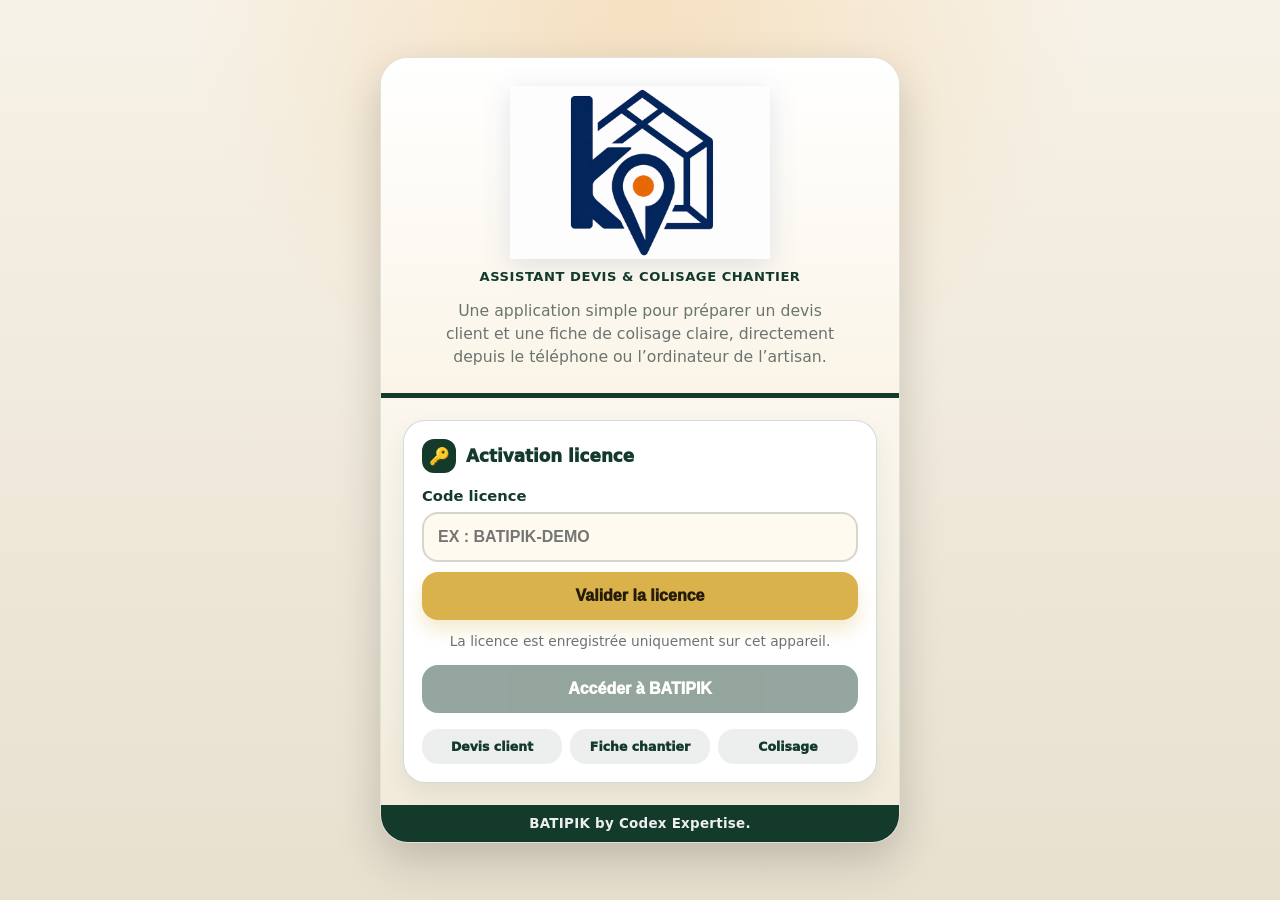
==== commit 4c4e7f9a: "Add files via upload" ====
--- a/app.html
+++ b/app.html
@@ -4,6 +4,16 @@
   <meta charset="UTF-8">
   <meta name="viewport" content="width=device-width, initial-scale=1.0">
   <title>BATIPIK - Assistant Terrain</title>
+
+  <meta name="theme-color" content="#0a2d66">
+  <meta name="apple-mobile-web-app-capable" content="yes">
+  <meta name="mobile-web-app-capable" content="yes">
+  <meta name="apple-mobile-web-app-status-bar-style" content="black-translucent">
+  <meta name="apple-mobile-web-app-title" content="BATIPIK">
+
+  <link rel="icon" type="image/png" href="./logo-batipik.png">
+  <link rel="apple-touch-icon" href="./logo-batipik.png">
+
   <link rel="stylesheet" href="style.css">
 </head>
 <body>
@@ -25,6 +35,7 @@
     <section class="tabs" aria-label="Navigation principale">
       <button type="button" class="tab-btn active" onclick="switchTab(event, 'carreleur')">Carreleur</button>
       <button type="button" class="tab-btn" onclick="switchTab(event, 'plaquiste')">Plaquiste</button>
+      <button type="button" class="tab-btn" onclick="switchTab(event, 'sallebain')">Salle de bain</button>
       <button type="button" class="tab-btn" onclick="switchTab(event, 'historique')">Historique</button>
       <button type="button" class="tab-btn" onclick="switchTab(event, 'parametres')">Paramètres</button>
     </section>
@@ -118,7 +129,7 @@
             </div>
             <div id="prestations-montants-carrelage" class="prestations-montants"></div>
           </div>
-          <div class="form-group manual-line"><label data-i18n="ligne_manuelle">Ligne manuelle optionnelle</label><input type="text" id="label-sup-carrelage" data-i18n-placeholder="ph_ligne_carrelage" placeholder="Ex : Forfait ragréage ou dépose"><input type="number" id="montant-sup-carrelage" data-i18n-placeholder="ph_montant" placeholder="Montant en € HT" min="0" step="0.01"></div>
+          <div class="form-group manual-line"><label data-i18n="ligne_manuelle">Lignes manuelles optionnelles</label><p class="mini-help">Ajoute autant de lignes libres que nécessaire. Elles seront reprises dans le devis.</p><div id="manual-lines-carrelage" class="manual-lines"></div><button type="button" class="btn-mini" onclick="addManualLine('carrelage')">+ Ajouter une ligne</button></div>
         </details>
 
         <div class="form-group photo-box">
@@ -163,8 +174,49 @@
             </div>
             <div id="prestations-montants-placo" class="prestations-montants"></div>
           </div>
-          <div class="form-group manual-line"><label data-i18n="ligne_manuelle">Ligne manuelle optionnelle</label><input type="text" id="label-sup-placo" data-i18n-placeholder="ph_ligne_placo" placeholder="Ex : Forfait isolation laine de verre"><input type="number" id="montant-sup-placo" data-i18n-placeholder="ph_montant" placeholder="Montant en € HT" min="0" step="0.01"></div></details>
+          <div class="form-group manual-line"><label data-i18n="ligne_manuelle">Lignes manuelles optionnelles</label><p class="mini-help">Ajoute autant de lignes libres que nécessaire. Elles seront reprises dans le devis.</p><div id="manual-lines-placo" class="manual-lines"></div><button type="button" class="btn-mini" onclick="addManualLine('placo')">+ Ajouter une ligne</button></div></details>
         <div class="form-group photo-box"><label for="photo-placo" data-i18n="photo_chantier">Photo chantier optionnelle</label><input type="file" id="photo-placo" accept="image/*" onchange="previewPhoto('placo')"><img id="preview-placo" class="photo-preview" alt="Aperçu photo chantier" hidden><button type="button" id="remove-photo-placo" class="btn-photo-remove" onclick="removePhoto('placo')" hidden data-i18n="supprimer_photo">Supprimer la photo</button></div>
+        <button type="submit" class="btn-block"><span>▣</span> <span data-i18n="generer_devis_colisage">Générer mon devis<br>et colisage</span></button>
+      </form>
+      <section class="why-box"><h2>Pourquoi BATIPIK ?</h2><div class="why-grid"><span>⏱<small>Gagnez du temps</small></span><span>▤<small>Devis pro</small></span><span>▣<small>Colisage</small></span></div><div class="codex-footer-line">BATIPIK by Codex Expertise.</div></section>
+    </section>
+
+
+    <section id="pane-sallebain" class="pane">
+      <h1>Configuration chantier<br><span>- Salle de bain</span></h1>
+      <form id="form-sallebain" onsubmit="calculerSalleBain(event)">
+        <div class="form-group compact-fields"><label for="client-sallebain" data-i18n="client_chantier">Client / chantier</label><input type="text" id="client-sallebain" data-i18n-placeholder="ph_client_sallebain" placeholder="Ex : Mme Martin - Rénovation salle de bain"></div>
+        <div class="form-group compact-fields"><label for="adresse-sallebain" data-i18n="adresse_chantier">Adresse du chantier</label><input type="text" id="adresse-sallebain" data-i18n-placeholder="ph_adresse" placeholder="Ex : 12 rue des Lilas, Colmar"></div>
+        <div class="form-group compact-fields"><label for="date-souhaitee-sallebain" data-i18n="date_souhaitee">Date souhaitée chantier</label><input type="date" id="date-souhaitee-sallebain"></div>
+        <div class="client-grid"><div class="form-group compact-fields"><label for="email-sallebain" data-i18n="email_client">Email client</label><input type="email" id="email-sallebain" data-i18n-placeholder="ph_email_client" placeholder="client@email.fr"></div><div class="form-group compact-fields"><label for="telephone-sallebain" data-i18n="telephone_client">Téléphone client</label><input type="tel" id="telephone-sallebain" data-i18n-placeholder="ph_tel_client" placeholder="06 ..."></div></div>
+        <div class="settings-note compact-note">Module volontairement simple : carrelage, faïence, équipements et options chantier. Pas de plomberie détaillée, pas d’électricité, pas de plan technique, pas de fournisseur imposé.</div>
+        <div class="settings-grid two-cols">
+          <div class="form-group"><label for="surf-sol-sallebain">Surface sol (m²)</label><input type="number" id="surf-sol-sallebain" required min="0" step="0.1" placeholder="Ex : 6"></div>
+          <div class="form-group"><label for="surf-mur-sallebain">Surface mur / faïence (m²)</label><input type="number" id="surf-mur-sallebain" required min="0" step="0.1" placeholder="Ex : 22"></div>
+        </div>
+        <div class="form-group prestations-complementaires-box">
+          <label>Éléments salle de bain</label>
+          <p class="mini-help">Coche les éléments prévus. Le montant HT reste libre.</p>
+          <div class="prestations-suggestions">
+            <label><input type="checkbox" value="Douche à l’italienne" onchange="togglePrestationComplementaire('sallebain', this)"> Douche à l’italienne</label>
+            <label><input type="checkbox" value="Receveur" onchange="togglePrestationComplementaire('sallebain', this)"> Receveur</label>
+            <label><input type="checkbox" value="Meuble vasque" onchange="togglePrestationComplementaire('sallebain', this)"> Meuble vasque</label>
+            <label><input type="checkbox" value="Paroi de douche" onchange="togglePrestationComplementaire('sallebain', this)"> Paroi de douche</label>
+            <label><input type="checkbox" value="Robinetterie" onchange="togglePrestationComplementaire('sallebain', this)"> Robinetterie</label>
+            <label><input type="checkbox" value="Dépose existant" onchange="togglePrestationComplementaire('sallebain', this)"> Dépose existant</label>
+            <label><input type="checkbox" value="Étanchéité SPEC" onchange="togglePrestationComplementaire('sallebain', this)"> Étanchéité SPEC</label>
+          </div>
+          <div id="prestations-montants-sallebain" class="prestations-montants"></div>
+        </div>
+        <details class="finance-box" open><summary data-i18n="options_devis">Options devis HT / TVA / remise</summary>
+          <div class="form-group"><label for="px-sallebain" data-i18n="prix_pose_global">Prix global carrelage/faïence posé (€ HT / m²)</label><input type="number" id="px-sallebain" min="0" step="0.01"></div>
+          <div class="detail-toggle"><label><input type="checkbox" id="mode-detail-sallebain" onchange="togglePrixDetail('sallebain')"> <span data-i18n="mode_detail_prix">Détailler le prix pour le client</span></label></div>
+          <div id="detail-prix-sallebain" class="detail-price-box" hidden><div class="form-group"><label for="prix-materiau-sallebain">Carrelage / faïence fournis (€ HT / m²)</label><input type="number" id="prix-materiau-sallebain" min="0" step="0.01" value="30"></div><div class="form-group"><label for="prix-pose-sallebain" data-i18n="prix_pose_seule">Pose (€ HT / m²)</label><input type="number" id="prix-pose-sallebain" min="0" step="0.01" value="45"></div><div class="form-group"><label for="prix-conso-sallebain" data-i18n="prix_consommables">Consommables colle / joints (€ HT / m²)</label><input type="number" id="prix-conso-sallebain" min="0" step="0.01" value="12"></div></div>
+          <div class="form-group"><label for="tva-sallebain">Taux de TVA applicable</label><select id="tva-sallebain"><option value="0">0 % - Auto-entrepreneur</option><option value="0.10">10 % - Rénovation logement > 2 ans</option><option value="0.20">20 % - Travaux neufs</option></select></div>
+          <div class="form-group"><label for="remise-sallebain">Remise commerciale (%)</label><input type="number" id="remise-sallebain" value="0" min="0" max="100" step="0.1"></div>
+          <div class="form-group manual-line"><label data-i18n="ligne_manuelle">Lignes manuelles optionnelles</label><p class="mini-help">Ajoute autant de lignes libres que nécessaire.</p><div id="manual-lines-sallebain" class="manual-lines"></div><button type="button" class="btn-mini" onclick="addManualLine('sallebain')">+ Ajouter une ligne</button></div>
+        </details>
+        <div class="form-group photo-box"><label for="photo-sallebain" data-i18n="photo_chantier">Photo chantier optionnelle</label><input type="file" id="photo-sallebain" accept="image/*" onchange="previewPhoto('sallebain')"><img id="preview-sallebain" class="photo-preview" alt="Aperçu photo chantier" hidden><button type="button" id="remove-photo-sallebain" class="btn-photo-remove" onclick="removePhoto('sallebain')" hidden data-i18n="supprimer_photo">Supprimer la photo</button></div>
         <button type="submit" class="btn-block"><span>▣</span> <span data-i18n="generer_devis_colisage">Générer mon devis<br>et colisage</span></button>
       </form>
       <section class="why-box"><h2>Pourquoi BATIPIK ?</h2><div class="why-grid"><span>⏱<small>Gagnez du temps</small></span><span>▤<small>Devis pro</small></span><span>▣<small>Colisage</small></span></div><div class="codex-footer-line">BATIPIK by Codex Expertise.</div></section>
--- a/style.css
+++ b/style.css
@@ -17,6 +17,28 @@
 .brand-logo-img { width: 58px; height: auto; display: block; object-fit: contain; }
 .logo { font-size: 31px; line-height: 1; font-weight: 950; letter-spacing: 1px; color: var(--blue); }
 .tagline { margin-top: 4px; font-size: 11px; color: #555; font-weight: 700; text-transform: uppercase; letter-spacing: .4px; }
+
+.header-actions {
+  display: flex;
+  flex-direction: column;
+  gap: 6px;
+  margin-left: auto;
+  align-items: flex-end;
+}
+
+.exit-btn {
+  border: 0;
+  border-radius: 999px;
+  background: #e9e9e2;
+  color: #173d2f;
+  font-size: 11px;
+  font-weight: 900;
+  padding: 7px 10px;
+  cursor: pointer;
+  text-transform: uppercase;
+  box-shadow: 0 2px 6px rgba(0,0,0,.12);
+}
+
 main { max-width: 640px; margin: 0 auto; background: linear-gradient(180deg, #3d4549 0%, #252c2f 72%, var(--green) 72%); min-height: calc(100vh - 78px); padding-bottom: 26px; box-shadow: 0 0 30px rgba(0,0,0,.45); }
 .tabs { display: flex; gap: 4px; padding: 10px 10px 0; background: var(--dark-2); }
 .tab-btn { flex: 1; border: 0; border-radius: 9px 9px 0 0; padding: 11px 5px; font-weight: 900; font-size: 12px; background: #f4f4f4; color: #222; cursor: pointer; text-transform: uppercase; }
@@ -95,7 +117,7 @@
   .res-line, .total-devis { align-items: flex-start; flex-direction: column; }
   .res-line span:last-child, .res-line strong { text-align: left; white-space: normal; }
 }
-@media print { body { background: #fff; } .tabs, .btn-block, .btn-secondary, .close-modal { display: none !important; } }
+@media print { body { background: #fff; } .tabs, .btn-block, .btn-secondary, .close-modal, .exit-btn { display: none !important; } }
 
 .hist-actions {
   display: flex;
@@ -629,3 +651,11 @@
   }
 }
 
+
+.manual-lines { display: grid; gap: 10px; margin-top: 10px; }
+.manual-line-row { display: grid; grid-template-columns: 1fr 150px 38px; gap: 8px; align-items: center; }
+.manual-line-row .prestation-remove { height: 42px; border-radius: 8px; border: 0; background: rgba(255,255,255,.16); color: #fff; font-size: 20px; font-weight: 900; cursor: pointer; }
+.prestations-suggestions { display: grid; gap: 8px; }
+.prestation-row { display: grid; grid-template-columns: 1fr minmax(180px, 260px); gap: 10px; align-items: center; margin-top: 10px; }
+.prestation-amount-zone { display: grid; grid-template-columns: 1fr 38px; gap: 8px; }
+@media (max-width: 560px) { .manual-line-row, .prestation-row { grid-template-columns: 1fr; } .prestation-amount-zone { grid-template-columns: 1fr 38px; } }
